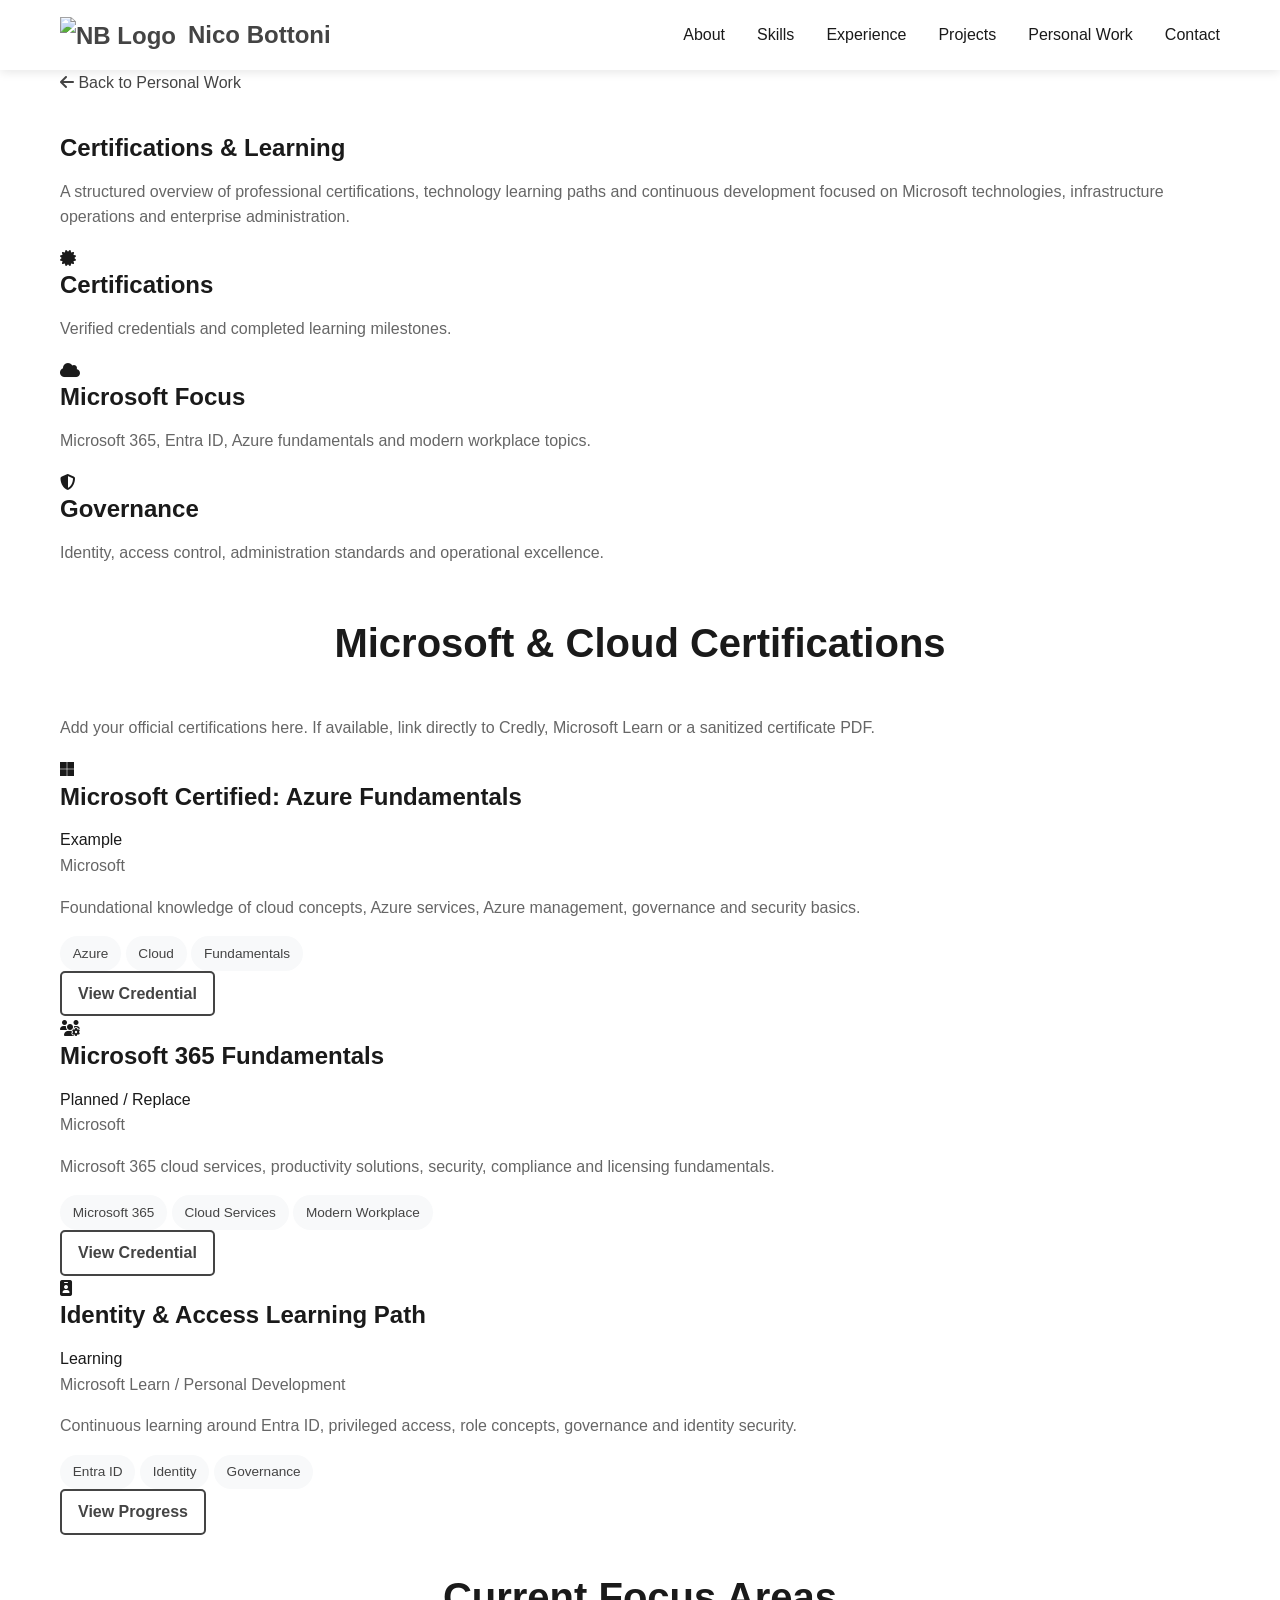
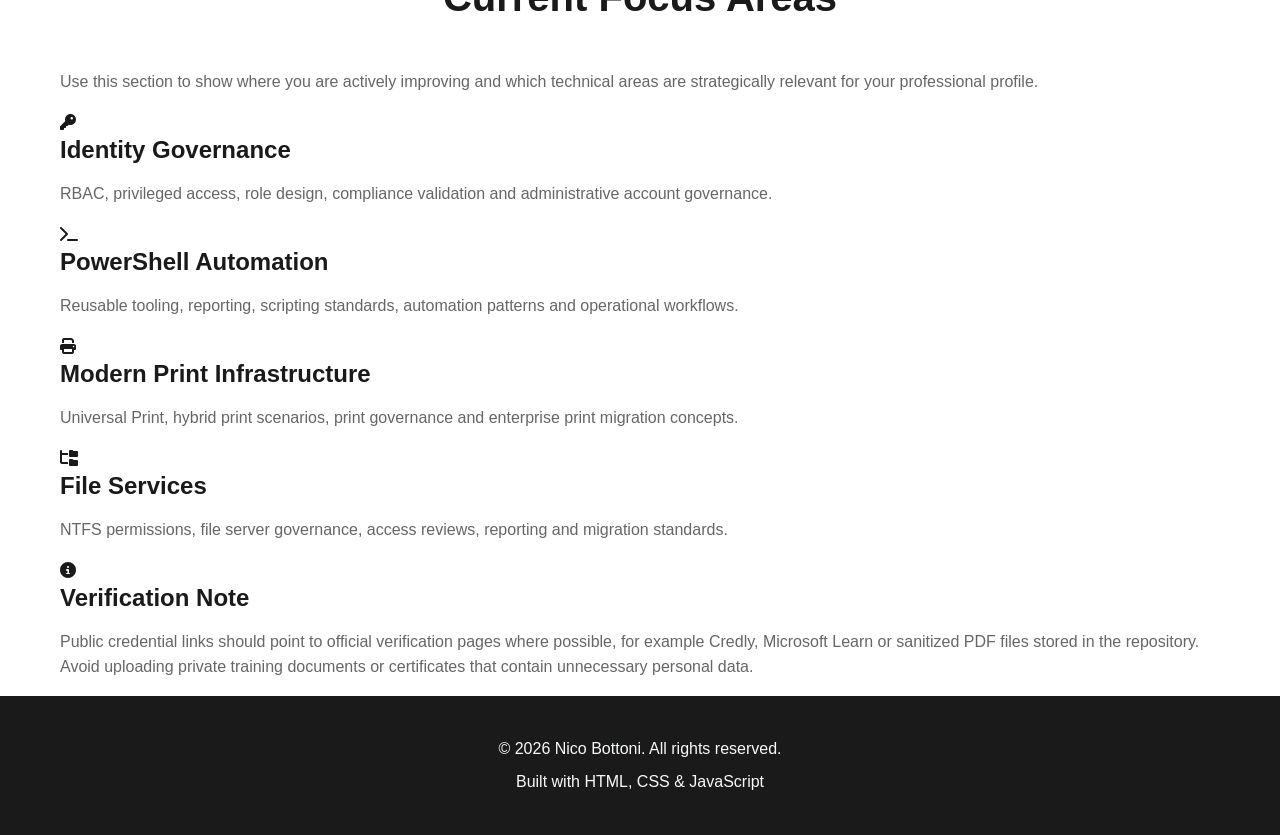
==== certifications.html @ 00722578 "Add files via upload" ====
<!DOCTYPE html>
<html lang="en">
<head>
    <meta charset="UTF-8">
    <meta name="viewport" content="width=device-width, initial-scale=1.0">
    <meta name="description" content="Certifications and professional learning overview for Nico Bottoni - Microsoft 365, Active Directory, Identity Governance and Enterprise IT.">
    <meta name="keywords" content="Certifications, Microsoft, Microsoft 365, Azure, Entra ID, Active Directory, System Administrator, Nico Bottoni">
    <title>Certifications - Nico Bottoni</title>
    <link rel="stylesheet" href="style.css">
    <link rel="stylesheet" href="https://cdnjs.cloudflare.com/ajax/libs/font-awesome/6.4.0/css/all.min.css">
</head>
<body>
    <!-- Navigation -->
    <nav class="navbar">
        <div class="container">
            <a href="index.html#home" class="nav-brand">
                <img src="assets/nb-logo.png" alt="NB Logo" class="nav-logo">
                <span>Nico Bottoni</span>
            </a>
            <ul class="nav-menu">
                <li><a href="index.html#about" class="nav-link">About</a></li>
                <li><a href="index.html#skills" class="nav-link">Skills</a></li>
                <li><a href="index.html#experience" class="nav-link">Experience</a></li>
                <li><a href="index.html#projects" class="nav-link">Projects</a></li>
                <li><a href="index.html#personal-work" class="nav-link">Personal Work</a></li>
                <li><a href="index.html#contact" class="nav-link">Contact</a></li>
            </ul>
            <div class="hamburger">
                <span></span>
                <span></span>
                <span></span>
            </div>
        </div>
    </nav>

    <!-- Certifications Hero -->
    <section class="certifications-hero">
        <div class="container">
            <a href="index.html#personal-work" class="cert-back-link"><i class="fas fa-arrow-left"></i> Back to Personal Work</a>
            <div class="certifications-hero-content">
                <p class="eyebrow">Professional Development</p>
                <h1>Certifications & Learning</h1>
                <p class="certifications-lead">
                    A structured overview of professional certifications, technology learning paths and continuous development focused on Microsoft technologies, infrastructure operations and enterprise administration.
                </p>
            </div>
        </div>
    </section>

    <main class="certifications-page">
        <div class="container">
            <!-- Summary -->
            <section class="cert-section cert-summary-section">
                <div class="cert-summary-grid">
                    <div class="cert-summary-card">
                        <i class="fas fa-certificate"></i>
                        <h3>Certifications</h3>
                        <p>Verified credentials and completed learning milestones.</p>
                    </div>
                    <div class="cert-summary-card">
                        <i class="fas fa-cloud"></i>
                        <h3>Microsoft Focus</h3>
                        <p>Microsoft 365, Entra ID, Azure fundamentals and modern workplace topics.</p>
                    </div>
                    <div class="cert-summary-card">
                        <i class="fas fa-shield-alt"></i>
                        <h3>Governance</h3>
                        <p>Identity, access control, administration standards and operational excellence.</p>
                    </div>
                </div>
            </section>

            <!-- Microsoft Certifications -->
            <section class="cert-section">
                <div class="cert-section-heading">
                    <p class="eyebrow dark">Certifications</p>
                    <h2>Microsoft & Cloud Certifications</h2>
                    <p>Add your official certifications here. If available, link directly to Credly, Microsoft Learn or a sanitized certificate PDF.</p>
                </div>

                <div class="cert-grid">
                    <article class="cert-card featured-cert">
                        <div class="cert-card-icon">
                            <i class="fab fa-microsoft"></i>
                        </div>
                        <div class="cert-card-content">
                            <div class="cert-card-header">
                                <h3>Microsoft Certified: Azure Fundamentals</h3>
                                <span class="cert-status active">Example</span>
                            </div>
                            <p class="cert-provider">Microsoft</p>
                            <p>
                                Foundational knowledge of cloud concepts, Azure services, Azure management, governance and security basics.
                            </p>
                            <div class="cert-tags">
                                <span class="tag">Azure</span>
                                <span class="tag">Cloud</span>
                                <span class="tag">Fundamentals</span>
                            </div>
                            <div class="cert-actions">
                                <a href="#" class="learn-more">View Credential</a>
                            </div>
                        </div>
                    </article>

                    <article class="cert-card">
                        <div class="cert-card-icon">
                            <i class="fas fa-users-cog"></i>
                        </div>
                        <div class="cert-card-content">
                            <div class="cert-card-header">
                                <h3>Microsoft 365 Fundamentals</h3>
                                <span class="cert-status planned">Planned / Replace</span>
                            </div>
                            <p class="cert-provider">Microsoft</p>
                            <p>
                                Microsoft 365 cloud services, productivity solutions, security, compliance and licensing fundamentals.
                            </p>
                            <div class="cert-tags">
                                <span class="tag">Microsoft 365</span>
                                <span class="tag">Cloud Services</span>
                                <span class="tag">Modern Workplace</span>
                            </div>
                            <div class="cert-actions">
                                <a href="#" class="learn-more">View Credential</a>
                            </div>
                        </div>
                    </article>

                    <article class="cert-card">
                        <div class="cert-card-icon">
                            <i class="fas fa-id-badge"></i>
                        </div>
                        <div class="cert-card-content">
                            <div class="cert-card-header">
                                <h3>Identity & Access Learning Path</h3>
                                <span class="cert-status learning">Learning</span>
                            </div>
                            <p class="cert-provider">Microsoft Learn / Personal Development</p>
                            <p>
                                Continuous learning around Entra ID, privileged access, role concepts, governance and identity security.
                            </p>
                            <div class="cert-tags">
                                <span class="tag">Entra ID</span>
                                <span class="tag">Identity</span>
                                <span class="tag">Governance</span>
                            </div>
                            <div class="cert-actions">
                                <a href="#" class="learn-more">View Progress</a>
                            </div>
                        </div>
                    </article>
                </div>
            </section>

            <!-- Learning Areas -->
            <section class="cert-section learning-section">
                <div class="cert-section-heading">
                    <p class="eyebrow dark">Continuous Learning</p>
                    <h2>Current Focus Areas</h2>
                    <p>Use this section to show where you are actively improving and which technical areas are strategically relevant for your professional profile.</p>
                </div>

                <div class="learning-grid">
                    <div class="learning-card">
                        <i class="fas fa-key"></i>
                        <h3>Identity Governance</h3>
                        <p>RBAC, privileged access, role design, compliance validation and administrative account governance.</p>
                    </div>
                    <div class="learning-card">
                        <i class="fas fa-terminal"></i>
                        <h3>PowerShell Automation</h3>
                        <p>Reusable tooling, reporting, scripting standards, automation patterns and operational workflows.</p>
                    </div>
                    <div class="learning-card">
                        <i class="fas fa-print"></i>
                        <h3>Modern Print Infrastructure</h3>
                        <p>Universal Print, hybrid print scenarios, print governance and enterprise print migration concepts.</p>
                    </div>
                    <div class="learning-card">
                        <i class="fas fa-folder-tree"></i>
                        <h3>File Services</h3>
                        <p>NTFS permissions, file server governance, access reviews, reporting and migration standards.</p>
                    </div>
                </div>
            </section>

            <!-- Verification Note -->
            <section class="cert-section cert-note-section">
                <div class="cert-note">
                    <i class="fas fa-info-circle"></i>
                    <div>
                        <h3>Verification Note</h3>
                        <p>
                            Public credential links should point to official verification pages where possible, for example Credly, Microsoft Learn or sanitized PDF files stored in the repository. Avoid uploading private training documents or certificates that contain unnecessary personal data.
                        </p>
                    </div>
                </div>
            </section>
        </div>
    </main>

    <!-- Footer -->
    <footer class="footer">
        <div class="container">
            <p>&copy; 2026 Nico Bottoni. All rights reserved.</p>
            <p>Built with HTML, CSS & JavaScript</p>
        </div>
    </footer>

    <script src="script.js"></script>
</body>
</html>
---- style.css ----
/* ============================================
   Global Styles & Variables
   ============================================ */

:root {
    --primary-color: #444444;
    --primary-dark: #0052a3;
    --secondary-color: #222222;
    --accent-color: #ff6b6b;
    --text-dark: #1a1a1a;
    --text-light: #666666;
    --bg-light: #f8f9fa;
    --bg-white: #ffffff;
    --border-color: #e0e0e0;
    --shadow: 0 2px 10px rgba(0, 0, 0, 0.1);
    --shadow-lg: 0 10px 30px rgba(0, 0, 0, 0.15);
}

* {
    margin: 0;
    padding: 0;
    box-sizing: border-box;
}

html {
    scroll-behavior: smooth;
}

body {
    font-family: -apple-system, BlinkMacSystemFont, 'Segoe UI', Roboto, Oxygen, Ubuntu, Cantarell, sans-serif;
    line-height: 1.6;
    color: var(--text-dark);
    background-color: var(--bg-white);
}

.container {
    max-width: 1200px;
    margin: 0 auto;
    padding: 0 20px;
}

/* ============================================
   Typography
   ============================================ */

h1, h2, h3, h4, h5, h6 {
    line-height: 1.2;
    margin-bottom: 1rem;
    font-weight: 600;
}

h2 {
    font-size: 2.5rem;
    color: var(--text-dark);
    text-align: center;
    margin-bottom: 3rem;
}

h3 {
    font-size: 1.5rem;
}

p {
    color: var(--text-light);
    margin-bottom: 1rem;
}

a {
    color: var(--primary-color);
    text-decoration: none;
    transition: color 0.3s ease;
}

a:hover {
    color: var(--primary-dark);
}

/* ============================================
   Navigation Bar
   ============================================ */

.navbar {
    background-color: var(--bg-white);
    box-shadow: var(--shadow);
    position: sticky;
    top: 0;
    z-index: 1000;
}

.navbar .container {
    display: flex;
    justify-content: space-between;
    align-items: center;
    padding: 1rem 20px;
}

.nav-brand {
    display: flex;
    align-items: center;
    gap: 12px;
    font-size: 1.5rem;
    font-weight: 700;
    color: var(--primary-color);
}

.nav-logo {
    height: 36px;
    width: auto;
    display: block;
}

.nav-menu {
    display: flex;
    list-style: none;
    gap: 2rem;
}

.nav-link {
    color: var(--text-dark);
    font-weight: 500;
    transition: color 0.3s ease;
    position: relative;
}

.nav-link:hover {
    color: var(--primary-color);
}

.nav-link::after {
    content: '';
    position: absolute;
    bottom: -5px;
    left: 0;
    width: 0;
    height: 2px;
    background-color: var(--primary-color);
    transition: width 0.3s ease;
}

.nav-link:hover::after {
    width: 100%;
}

.hamburger {
    display: none;
    flex-direction: column;
    cursor: pointer;
}

.hamburger span {
    width: 25px;
    height: 3px;
    background-color: var(--text-dark);
    margin: 5px 0;
    transition: 0.3s;
}

/* ============================================
   Hero Section
   ============================================ */

.hero {
    background: linear-gradient(135deg, var(--primary-color) 0%, var(--secondary-color) 100%);
    color: white;
    padding: 100px 20px;
    text-align: center;
}

.hero-content h1 {
    font-size: 3.5rem;
    margin-bottom: 0.5rem;
    color: white;
}

.hero-subtitle {
    font-size: 1.5rem;
    color: rgba(255, 255, 255, 0.9);
    margin-bottom: 1rem;
}

.hero-description {
    font-size: 1.1rem;
    color: rgba(255, 255, 255, 0.8);
    max-width: 600px;
    margin: 1.5rem auto 2rem;
}

.hero-buttons {
    display: flex;
    gap: 1rem;
    justify-content: center;
    flex-wrap: wrap;
}

/* ============================================
   Buttons
   ============================================ */

.btn {
    padding: 12px 30px;
    border-radius: 5px;
    font-weight: 600;
    transition: all 0.3s ease;
    cursor: pointer;
    border: none;
    display: inline-block;
    text-align: center;
}

.btn-primary {
    background-color: var(--accent-color);
    color: white;
}

.btn-primary:hover {
    background-color: #ff5252;
    transform: translateY(-2px);
}

.btn-secondary {
    background-color: rgba(255, 255, 255, 0.2);
    color: white;
    border: 2px solid white;
}

.btn-secondary:hover {
    background-color: rgba(255, 255, 255, 0.3);
    transform: translateY(-2px);
}

/* ============================================
   About Section
   ============================================ */

.about {
    padding: 80px 20px;
    background-color: var(--bg-white);
}

.about-content {
    display: grid;
    grid-template-columns: 2fr 1fr;
    gap: 3rem;
    align-items: center;
}

.about-text p {
    font-size: 1.1rem;
    line-height: 1.8;
    color: var(--text-light);
}

.about-stats {
    display: grid;
    grid-template-columns: repeat(3, 1fr);
    gap: 2rem;
}

.stat {
    text-align: center;
    padding: 2rem;
    background-color: var(--bg-light);
    border-radius: 10px;
    transition: transform 0.3s ease;
}

.stat:hover {
    transform: translateY(-5px);
}

.stat h3 {
    font-size: 2.5rem;
    color: var(--primary-color);
    margin-bottom: 0.5rem;
}

.stat p {
    color: var(--text-light);
    margin: 0;
}

/* ============================================
   Skills Section
   ============================================ */

.skills {
    padding: 80px 20px;
    background-color: var(--bg-light);
}

.skills-grid {
    display: grid;
    grid-template-columns: repeat(auto-fit, minmax(280px, 1fr));
    gap: 2rem;
    margin-bottom: 4rem;
}

.skill-card {
    background-color: var(--bg-white);
    padding: 2rem;
    border-radius: 10px;
    text-align: center;
    box-shadow: var(--shadow);
    transition: all 0.3s ease;
}

.skill-card:hover {
    transform: translateY(-10px);
    box-shadow: var(--shadow-lg);
}

.skill-card i {
    font-size: 3rem;
    color: var(--primary-color);
    margin-bottom: 1rem;
}

.skill-card h3 {
    color: var(--text-dark);
    margin-bottom: 0.5rem;
}

.skill-card p {
    color: var(--text-light);
    margin: 0;
}

.skills-list {
    background-color: var(--bg-white);
    padding: 3rem;
    border-radius: 10px;
    box-shadow: var(--shadow);
}

.skills-list h3 {
    color: var(--primary-color);
    margin-bottom: 1.5rem;
}

.skills-list ul {
    list-style: none;
    display: grid;
    grid-template-columns: repeat(auto-fit, minmax(250px, 1fr));
    gap: 1rem;
}

.skills-list li {
    padding: 0.75rem 0;
    padding-left: 1.5rem;
    position: relative;
    color: var(--text-light);
}

.skills-list li::before {
    content: '✓';
    position: absolute;
    left: 0;
    color: var(--primary-color);
    font-weight: bold;
}

/* ============================================
   Experience Section
   ============================================ */

.experience {
    padding: 80px 20px;
    background-color: var(--bg-white);
}

.timeline {
    position: relative;
    max-width: 800px;
    margin: 0 auto;
}

.timeline::before {
    content: '';
    position: absolute;
    left: 50%;
    transform: translateX(-50%);
    width: 3px;
    height: calc(100% - 150px);
    background-color: var(--primary-color);
}

.timeline-item {
    margin-bottom: 3rem;
    position: relative;
}

.timeline-item:nth-child(odd) .timeline-content {
    margin-left: 0;
    margin-right: auto;
    width: calc(50% - 2rem);
}

.timeline-item:nth-child(even) .timeline-content {
    margin-left: auto;
    margin-right: 0;
    width: calc(50% - 2rem);
}

.timeline-marker {
    position: absolute;
    left: 50%;
    transform: translateX(-50%);
    width: 20px;
    height: 20px;
    background-color: var(--primary-color);
    border: 4px solid var(--bg-white);
    border-radius: 50%;
    top: 1rem;
    z-index: 10;
}

.timeline-content {
    background-color: var(--bg-light);
    padding: 2rem;
    border-radius: 10px;
    box-shadow: var(--shadow);
}

.timeline-content h3 {
    color: var(--text-dark);
}

.company {
    color: var(--primary-color);
    font-weight: 600;
    margin-bottom: 0.25rem;
}

.timeline-date {
    color: var(--text-light);
    font-size: 0.9rem;
    margin-bottom: 1rem;
}

.description {
    color: var(--text-light);
}

.timeline-note {
    text-align: center;
    padding: 2rem;
    margin-top: 2rem;
    background-color: var(--bg-light);
    border-left: 4px solid var(--primary-color);
    border-radius: 5px;
}

/* ============================================
   Projects Section
   ============================================ */

.projects {
    padding: 80px 20px;
    background-color: var(--bg-light);
}

.section-subtitle {
    text-align: center;
    color: var(--text-light);
    font-size: 1.1rem;
    margin-bottom: 3rem;
}

.projects-grid {
    display: grid;
    grid-template-columns: repeat(auto-fit, minmax(300px, 1fr));
    gap: 2rem;
    margin-bottom: 3rem;
}

.project-card {
    background-color: var(--bg-white);
    border-radius: 10px;
    overflow: hidden;
    box-shadow: var(--shadow);
    transition: all 0.3s ease;
}

.project-card:hover {
    transform: translateY(-10px);
    box-shadow: var(--shadow-lg);
}

.project-header {
    background: linear-gradient(135deg, var(--primary-color) 0%, var(--secondary-color) 100%);
    color: white;
    padding: 2rem;
}

.project-header h3 {
    margin: 0;
    color: white;
}

.project-description {
    padding: 1.5rem;
}

.project-tags {
    padding: 0 1.5rem;
    display: flex;
    flex-wrap: wrap;
    gap: 0.5rem;
    margin-bottom: 1rem;
}

.tag {
    display: inline-block;
    background-color: var(--bg-light);
    color: var(--primary-color);
    padding: 0.4rem 0.8rem;
    border-radius: 20px;
    font-size: 0.85rem;
}

.project-links {
    padding: 0 1.5rem 1.5rem;
}

.project-link {
    display: inline-block;
    color: var(--primary-color);
    font-weight: 600;
    transition: color 0.3s ease;
}

.project-link:hover {
    color: var(--primary-dark);
    text-decoration: underline;
}

.projects-note {
    text-align: center;
    padding: 2rem;
    background-color: var(--bg-white);
    border-radius: 10px;
    border-left: 4px solid var(--accent-color);
}

.projects-note i {
    color: var(--accent-color);
    margin-right: 0.5rem;
}

/* ============================================
   Personal Work Section
   ============================================ */

.personal-work {
    padding: 80px 20px;
    background-color: var(--bg-white);
}

.personal-work-grid {
    display: grid;
    grid-template-columns: repeat(auto-fit, minmax(280px, 1fr));
    gap: 2rem;
    margin-bottom: 3rem;
}

.personal-work-card {
    background-color: var(--bg-light);
    padding: 2.5rem;
    border-radius: 10px;
    text-align: center;
    transition: all 0.3s ease;
}

.personal-work-card:hover {
    transform: translateY(-10px);
    background-color: var(--bg-white);
    box-shadow: var(--shadow-lg);
}

.personal-work-card i {
    font-size: 3rem;
    color: var(--primary-color);
    margin-bottom: 1rem;
}

.personal-work-card h3 {
    color: var(--text-dark);
    margin-bottom: 1rem;
}

.personal-work-card p {
    color: var(--text-light);
    margin-bottom: 1.5rem;
}

.learn-more {
    display: inline-block;
    color: var(--primary-color);
    font-weight: 600;
    padding: 0.5rem 1rem;
    border: 2px solid var(--primary-color);
    border-radius: 5px;
    transition: all 0.3s ease;
}

.learn-more:hover {
    background-color: var(--primary-color);
    color: white;
}

.personal-work-note {
    text-align: center;
    padding: 2rem;
    background-color: var(--bg-light);
    border-radius: 10px;
    border-left: 4px solid var(--accent-color);
}

/* ============================================
   Contact Section
   ============================================ */

.contact {
    padding: 80px 20px;
    background: linear-gradient(135deg, var(--primary-color) 0%, var(--secondary-color) 100%);
    color: white;
}

.contact h2 {
    color: white;
}

.contact .section-subtitle {
    color: white;
}

.contact-info {
    display: grid;
    grid-template-columns: repeat(auto-fit, minmax(250px, 1fr));
    gap: 2rem;
    max-width: 900px;
    margin: 0 auto;
}

.contact-item {
    display: flex;
    align-items: flex-start;
    gap: 1.5rem;
}

.contact-item i {
    font-size: 2rem;
    margin-top: 0.25rem;
    flex-shrink: 0;
}

.contact-item h4 {
    color: white;
    margin-bottom: 0.5rem;
}

.contact-item p {
    margin: 0;
    color: rgba(255, 255, 255, 0.9);
}

.contact-item a {
    color: rgba(255, 255, 255, 0.9);
    transition: color 0.3s ease;
}

.contact-item a:hover {
    color: white;
}

/* ============================================
   Footer
   ============================================ */

.footer {
    background-color: var(--text-dark);
    color: var(--bg-light);
    text-align: center;
    padding: 2rem 20px;
}

.footer p {
    margin: 0.5rem 0;
    color: var(--bg-light);
}

/* ============================================
   Responsive Design
   ============================================ */

@media (max-width: 768px) {
    .nav-menu {
        display: none;
        position: absolute;
        top: 60px;
        left: 0;
        flex-direction: column;
        background-color: var(--bg-white);
        width: 100%;
        text-align: center;
        gap: 0;
    }

    .nav-menu.active {
        display: flex;
    }

    .nav-link {
        padding: 1rem;
        /* border-bottom: 1px solid var(--border-color); */
    }

    .nav-link::after {
        display: none;
    }

    .hamburger {
        display: flex;
    }

    .hamburger.active span:nth-child(1) {
        transform: rotate(45deg) translate(10px, 10px);
    }

    .hamburger.active span:nth-child(2) {
        opacity: 0;
    }

    .hamburger.active span:nth-child(3) {
        transform: rotate(-45deg) translate(7px, -7px);
    }

    h2 {
        font-size: 2rem;
    }

    .hero-content h1 {
        font-size: 2.5rem;
    }

    .hero-subtitle {
        font-size: 1.2rem;
    }

    .about-content {
        grid-template-columns: 1fr;
    }

    .about-stats {
        grid-template-columns: 1fr;
    }

    .timeline::before {
        left: 0;
    }

    .timeline-item:nth-child(odd) .timeline-content,
    .timeline-item:nth-child(even) .timeline-content {
        width: 100%;
        margin-left: 40px;
        margin-right: 0;
    }

    .timeline-marker {
        left: -6px;
    }

    .contact-info {
        grid-template-columns: 1fr;
    }
}

@media (max-width: 480px) {
    .hero-content h1 {
        font-size: 1.8rem;
    }

    h2 {
        font-size: 1.5rem;
        margin-bottom: 2rem;
    }

    .hero {
        padding: 60px 20px;
    }

    .about,
    .skills,
    .experience,
    .projects,
    .personal-work,
    .contact {
        padding: 60px 20px;
    }

    .skills-grid {
        grid-template-columns: 1fr;
    }

    .hero-buttons {
        flex-direction: column;
    }

    .btn {
        width: 100%;
    }
}

/* ============================================
Project Case Study Pages
============================================ */

.project-hero {
    background: linear-gradient(135deg, var(--text-dark) 0%, #333333 100%);
    color: white;
    padding: 80px 20px;
}

.project-hero .container {
    max-width: 1100px;
}

.back-link {
    display: inline-flex;
    align-items: center;
    gap: 0.5rem;
    color: rgba(255, 255, 255, 0.85);
    font-weight: 600;
    margin-bottom: 2rem;
    transition: color 0.3s ease;
}

.back-link:hover {
    color: white;
}

.project-hero-content {
    max-width: 850px;
}

.eyebrow {
    color: rgba(255, 255, 255, 0.7);
    text-transform: uppercase;
    letter-spacing: 0.12em;
    font-size: 0.85rem;
    font-weight: 700;
    margin-bottom: 1rem;
}

.project-hero h1 {
    font-size: 3rem;
    color: white;
    margin-bottom: 1rem;
}

.project-lead {
    font-size: 1.25rem;
    line-height: 1.8;
    color: rgba(255, 255, 255, 0.85);
    max-width: 800px;
}

.project-meta {
    display: flex;
    flex-wrap: wrap;
    gap: 1rem;
    margin-top: 2rem;
}

.project-meta span {
    display: inline-flex;
    align-items: center;
    gap: 0.5rem;
    background-color: rgba(255, 255, 255, 0.12);
    color: white;
    padding: 0.7rem 1rem;
    border-radius: 999px;
    font-size: 0.9rem;
}


/* ============================================
Case Study Layout
============================================ */

.case-study {
    padding: 80px 20px;
    background-color: var(--bg-white);
}

.case-study-layout {
    display: grid;
    grid-template-columns: 300px 1fr;
    gap: 3rem;
    align-items: start;
}

.case-study-sidebar {
    position: sticky;
    top: 100px;
}

.sidebar-card {
    background-color: var(--bg-light);
    border-radius: 10px;
    padding: 1.5rem;
    margin-bottom: 1.5rem;
    box-shadow: var(--shadow);
}

.sidebar-card h3 {
    color: var(--text-dark);
    margin-bottom: 1rem;
}

.sidebar-card ul {
    list-style: none;
    padding: 0;
    margin: 0;
}

.sidebar-card li {
    color: var(--text-light);
    margin-bottom: 0.75rem;
    line-height: 1.5;
}

.compact-tags {
    padding: 0;
    margin: 0;
}


/* ============================================
Case Study Content
============================================ */

.case-study-content {
    max-width: 850px;
}

.case-section {
    margin-bottom: 4rem;
}

.case-section h2 {
    text-align: left;
    font-size: 2rem;
    color: var(--text-dark);
    margin-bottom: 1.5rem;
}

.case-section p {
    font-size: 1.05rem;
    line-height: 1.8;
    color: var(--text-light);
}

.case-list {
    list-style: none;
    padding: 0;
    margin: 1.5rem 0 0;
}

.case-list li {
    position: relative;
    padding-left: 1.75rem;
    margin-bottom: 1rem;
    color: var(--text-light);
    line-height: 1.7;
}

.case-list li::before {
    content: "✓";
    position: absolute;
    left: 0;
    color: var(--primary-color);
    font-weight: 700;
}

.highlight-list li {
    background-color: var(--bg-light);
    padding: 1rem 1rem 1rem 2.5rem;
    border-radius: 8px;
}

.highlight-list li::before {
    left: 1rem;
    top: 1rem;
}


/* ============================================
Process and Impact Cards
============================================ */

.process-grid {
    display: grid;
    grid-template-columns: repeat(2, 1fr);
    gap: 1.5rem;
}

.process-step {
    background-color: var(--bg-light);
    border-radius: 10px;
    padding: 1.75rem;
    box-shadow: var(--shadow);
}

.process-step span {
    display: inline-block;
    font-size: 0.85rem;
    font-weight: 700;
    color: var(--primary-color);
    margin-bottom: 0.75rem;
}

.process-step h3 {
    color: var(--text-dark);
    margin-bottom: 0.75rem;
}

.process-step p {
    margin: 0;
    font-size: 0.95rem;
}

.impact-grid {
    display: grid;
    grid-template-columns: repeat(3, 1fr);
    gap: 1.5rem;
    margin-top: 2rem;
}

.impact-card {
    background-color: var(--bg-light);
    border-radius: 10px;
    padding: 1.5rem;
    box-shadow: var(--shadow);
    border-top: 4px solid var(--primary-color);
}

.impact-card h3 {
    color: var(--text-dark);
    margin-bottom: 0.75rem;
}

.impact-card p {
    margin: 0;
    font-size: 0.95rem;
}


/* ============================================
Privacy Note
============================================ */

.privacy-note {
    background-color: var(--bg-light);
    border-left: 4px solid var(--primary-color);
    border-radius: 8px;
    padding: 2rem;
}

.privacy-note h2 {
    margin-top: 0;
}


/* ============================================
Next Project Section
============================================ */

.project-next {
    background: linear-gradient(135deg, var(--primary-color) 0%, var(--secondary-color) 100%);
    color: white;
    text-align: center;
    padding: 70px 20px;
}

.project-next h2 {
    color: white;
    margin-bottom: 1rem;
}

.project-next p {
    color: rgba(255, 255, 255, 0.85);
    font-size: 1.1rem;
    margin-bottom: 2rem;
}


/* ============================================
Responsive Case Study Pages
============================================ */

@media (max-width: 900px) {
    .case-study-layout {
        grid-template-columns: 1fr;
    }

    .case-study-sidebar {
        position: static;
    }

    .impact-grid {
        grid-template-columns: 1fr;
    }
}

@media (max-width: 768px) {
    .project-hero {
        padding: 60px 20px;
    }

    .project-hero h1 {
        font-size: 2.2rem;
    }

    .project-lead {
        font-size: 1.05rem;
    }

    .project-meta {
        gap: 0.75rem;
    }

    .project-meta span {
        width: 100%;
        justify-content: center;
    }

    .case-study {
        padding: 60px 20px;
    }

    .case-section h2 {
        font-size: 1.75rem;
    }

    .process-grid {
        grid-template-columns: 1fr;
    }
}

@media (max-width: 480px) {
    .project-hero h1 {
        font-size: 1.8rem;
    }

    .project-lead {
        font-size: 1rem;
    }

    .sidebar-card,
    .process-step,
    .impact-card,
    .privacy-note {
        padding: 1.25rem;
    }
}
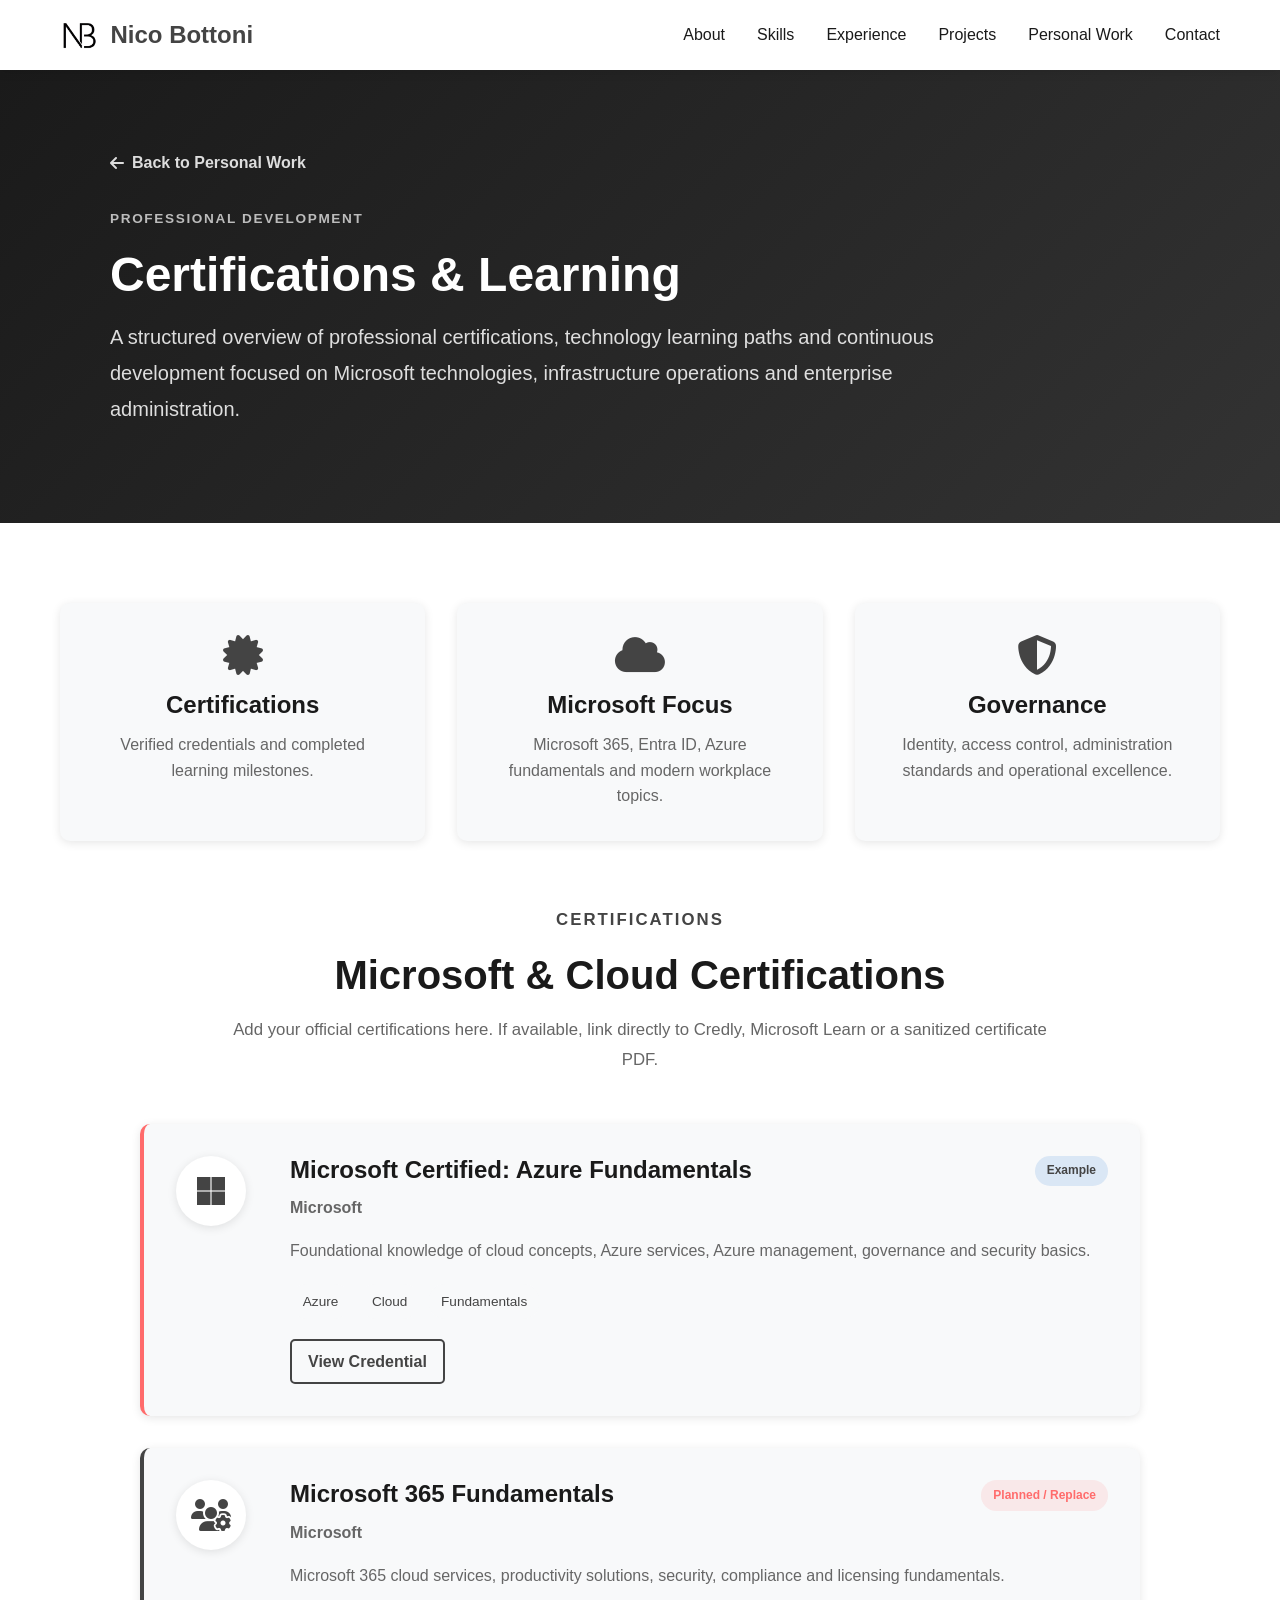
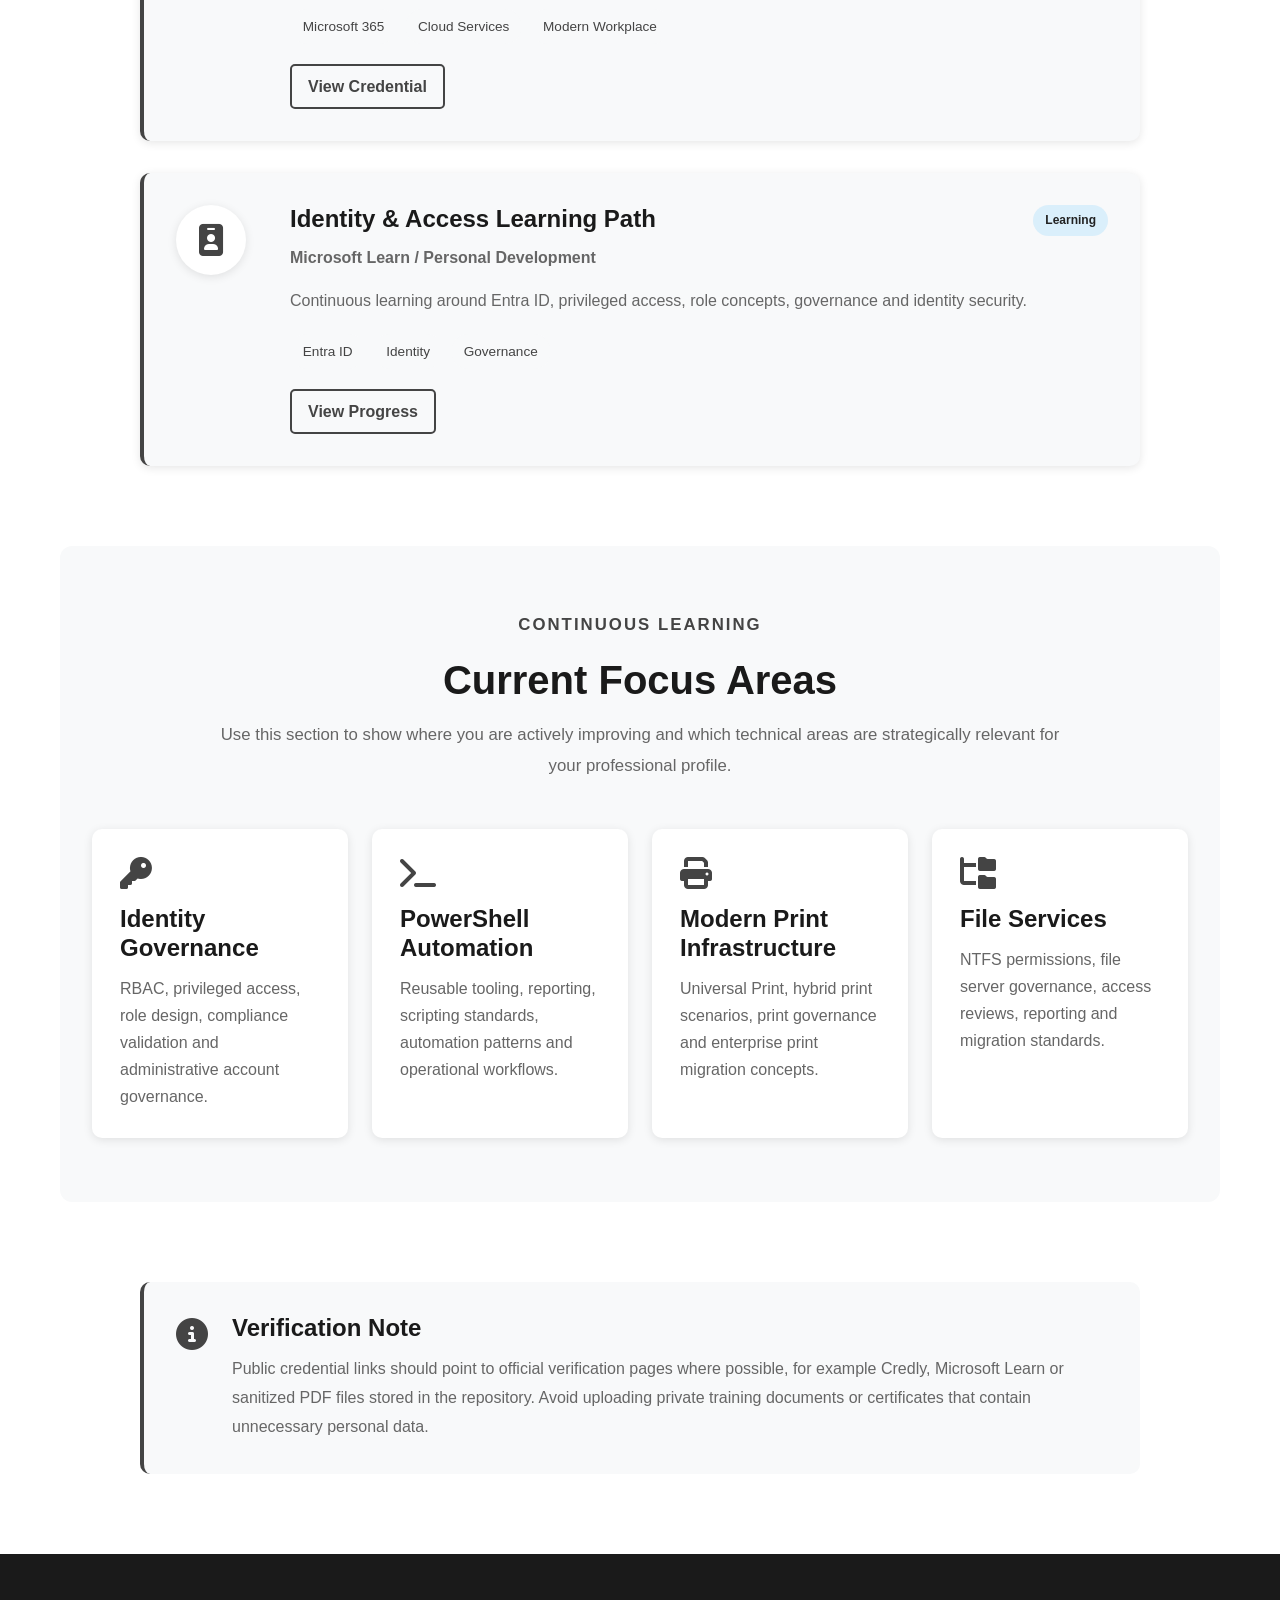
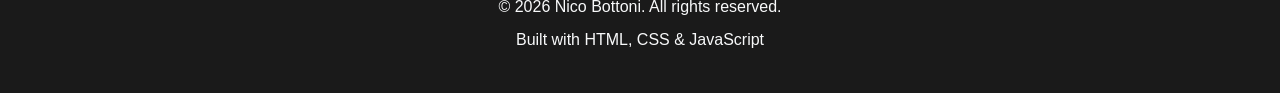
==== commit cccac699: "Update logo image in navigation bar" ====
--- a/certifications.html
+++ b/certifications.html
@@ -14,7 +14,7 @@
     <nav class="navbar">
         <div class="container">
             <a href="index.html#home" class="nav-brand">
-                <img src="assets/nb-logo.png" alt="NB Logo" class="nav-logo">
+                <img src="assets/Logo-Schwarz.png" alt="NB Logo" class="nav-logo">
                 <span>Nico Bottoni</span>
             </a>
             <ul class="nav-menu">
--- a/style.css
+++ b/style.css
@@ -1164,3 +1164,415 @@
         padding: 1.25rem;
     }
 }
+
+/* ============================================
+Certifications Page
+============================================ */
+
+.certifications-hero {
+    background: linear-gradient(135deg, var(--text-dark) 0%, #333333 100%);
+    color: white;
+    padding: 80px 20px;
+}
+
+.certifications-hero .container {
+    max-width: 1100px;
+}
+
+.cert-back-link {
+    display: inline-flex;
+    align-items: center;
+    gap: 0.5rem;
+    color: rgba(255, 255, 255, 0.85);
+    font-weight: 600;
+    margin-bottom: 2rem;
+    transition: color 0.3s ease;
+}
+
+.cert-back-link:hover {
+    color: white;
+}
+
+.certifications-hero-content {
+    max-width: 850px;
+}
+
+.certifications-hero h1 {
+    font-size: 3rem;
+    color: white;
+    margin-bottom: 1rem;
+}
+
+.certifications-lead {
+    font-size: 1.25rem;
+    line-height: 1.8;
+    color: rgba(255, 255, 255, 0.85);
+    max-width: 850px;
+}
+
+
+/* ============================================
+Certifications Main Layout
+============================================ */
+
+.certifications-page {
+    padding: 80px 20px;
+    background-color: var(--bg-white);
+}
+
+.cert-section {
+    margin-bottom: 5rem;
+}
+
+.cert-section-heading {
+    text-align: center;
+    max-width: 850px;
+    margin: 0 auto 3rem;
+}
+
+.cert-section-heading h2 {
+    margin-bottom: 1rem;
+}
+
+.cert-section-heading p {
+    font-size: 1.05rem;
+    line-height: 1.8;
+}
+
+.eyebrow.dark {
+    color: var(--primary-color);
+}
+
+
+/* ============================================
+Summary Cards
+============================================ */
+
+.cert-summary-section {
+    margin-bottom: 4rem;
+}
+
+.cert-summary-grid {
+    display: grid;
+    grid-template-columns: repeat(3, 1fr);
+    gap: 2rem;
+}
+
+.cert-summary-card {
+    background-color: var(--bg-light);
+    padding: 2rem;
+    border-radius: 10px;
+    text-align: center;
+    box-shadow: var(--shadow);
+    transition: all 0.3s ease;
+}
+
+.cert-summary-card:hover {
+    transform: translateY(-8px);
+    box-shadow: var(--shadow-lg);
+}
+
+.cert-summary-card i {
+    font-size: 2.5rem;
+    color: var(--primary-color);
+    margin-bottom: 1rem;
+}
+
+.cert-summary-card h3 {
+    color: var(--text-dark);
+    margin-bottom: 0.75rem;
+}
+
+.cert-summary-card p {
+    margin: 0;
+    color: var(--text-light);
+}
+
+
+/* ============================================
+Certification Cards
+============================================ */
+
+.cert-grid {
+    display: grid;
+    grid-template-columns: 1fr;
+    gap: 2rem;
+    max-width: 1000px;
+    margin: 0 auto;
+}
+
+.cert-card {
+    display: grid;
+    grid-template-columns: 90px 1fr;
+    gap: 1.5rem;
+    background-color: var(--bg-light);
+    padding: 2rem;
+    border-radius: 10px;
+    box-shadow: var(--shadow);
+    transition: all 0.3s ease;
+    border-left: 4px solid var(--primary-color);
+}
+
+.cert-card:hover {
+    transform: translateY(-6px);
+    box-shadow: var(--shadow-lg);
+    background-color: var(--bg-white);
+}
+
+.featured-cert {
+    border-left-color: var(--accent-color);
+}
+
+.cert-card-icon {
+    width: 70px;
+    height: 70px;
+    border-radius: 50%;
+    background-color: var(--bg-white);
+    display: flex;
+    align-items: center;
+    justify-content: center;
+    box-shadow: var(--shadow);
+}
+
+.cert-card-icon i {
+    font-size: 2rem;
+    color: var(--primary-color);
+}
+
+.cert-card-header {
+    display: flex;
+    justify-content: space-between;
+    align-items: flex-start;
+    gap: 1rem;
+    margin-bottom: 0.5rem;
+}
+
+.cert-card-header h3 {
+    margin: 0;
+    color: var(--text-dark);
+}
+
+.cert-provider {
+    color: var(--primary-color);
+    font-weight: 600;
+    margin-bottom: 1rem;
+}
+
+.cert-card-content p {
+    color: var(--text-light);
+    line-height: 1.7;
+}
+
+.cert-tags {
+    display: flex;
+    flex-wrap: wrap;
+    gap: 0.5rem;
+    margin: 1.25rem 0;
+}
+
+.cert-actions {
+    margin-top: 1.25rem;
+}
+
+
+/* ============================================
+Certification Status Labels
+============================================ */
+
+.cert-status {
+    display: inline-block;
+    white-space: nowrap;
+    padding: 0.35rem 0.75rem;
+    border-radius: 999px;
+    font-size: 0.75rem;
+    font-weight: 700;
+}
+
+.cert-status.active {
+    background-color: rgba(0, 102, 204, 0.12);
+    color: var(--primary-color);
+}
+
+.cert-status.planned {
+    background-color: rgba(255, 107, 107, 0.12);
+    color: var(--accent-color);
+}
+
+.cert-status.learning {
+    background-color: rgba(0, 166, 255, 0.12);
+    color: var(--secondary-color);
+}
+
+
+/* ============================================
+Learning Focus Area
+============================================ */
+
+.learning-section {
+    background-color: var(--bg-light);
+    padding: 4rem 2rem;
+    border-radius: 12px;
+}
+
+.learning-grid {
+    display: grid;
+    grid-template-columns: repeat(4, 1fr);
+    gap: 1.5rem;
+}
+
+.learning-card {
+    background-color: var(--bg-white);
+    padding: 1.75rem;
+    border-radius: 10px;
+    box-shadow: var(--shadow);
+    transition: all 0.3s ease;
+}
+
+.learning-card:hover {
+    transform: translateY(-6px);
+    box-shadow: var(--shadow-lg);
+}
+
+.learning-card i {
+    font-size: 2rem;
+    color: var(--primary-color);
+    margin-bottom: 1rem;
+}
+
+.learning-card h3 {
+    color: var(--text-dark);
+    margin-bottom: 0.75rem;
+}
+
+.learning-card p {
+    margin: 0;
+    color: var(--text-light);
+    line-height: 1.7;
+}
+
+
+/* ============================================
+Certification Note
+============================================ */
+
+.cert-note-section {
+    margin-bottom: 0;
+}
+
+.cert-note {
+    display: flex;
+    gap: 1.5rem;
+    background-color: var(--bg-light);
+    border-left: 4px solid var(--primary-color);
+    border-radius: 10px;
+    padding: 2rem;
+    max-width: 1000px;
+    margin: 0 auto;
+}
+
+.cert-note i {
+    font-size: 2rem;
+    color: var(--primary-color);
+    flex-shrink: 0;
+    margin-top: 0.25rem;
+}
+
+.cert-note h3 {
+    color: var(--text-dark);
+    margin-bottom: 0.75rem;
+}
+
+.cert-note p {
+    margin: 0;
+    color: var(--text-light);
+    line-height: 1.8;
+}
+
+
+/* ============================================
+Responsive Certifications Page
+============================================ */
+
+@media (max-width: 1000px) {
+    .learning-grid {
+        grid-template-columns: repeat(2, 1fr);
+    }
+
+    .cert-summary-grid {
+        grid-template-columns: repeat(3, 1fr);
+    }
+}
+
+@media (max-width: 768px) {
+    .certifications-hero {
+        padding: 60px 20px;
+    }
+
+    .certifications-hero h1 {
+        font-size: 2.2rem;
+    }
+
+    .certifications-lead {
+        font-size: 1.05rem;
+    }
+
+    .certifications-page {
+        padding: 60px 20px;
+    }
+
+    .cert-summary-grid {
+        grid-template-columns: 1fr;
+    }
+
+    .cert-card {
+        grid-template-columns: 1fr;
+        text-align: left;
+    }
+
+    .cert-card-icon {
+        width: 60px;
+        height: 60px;
+    }
+
+    .cert-card-icon i {
+        font-size: 1.75rem;
+    }
+
+    .cert-card-header {
+        flex-direction: column;
+        align-items: flex-start;
+    }
+
+    .learning-grid {
+        grid-template-columns: 1fr;
+    }
+
+    .learning-section {
+        padding: 3rem 1.25rem;
+    }
+
+    .cert-note {
+        flex-direction: column;
+    }
+}
+
+@media (max-width: 480px) {
+    .certifications-hero h1 {
+        font-size: 1.8rem;
+    }
+
+    .certifications-lead {
+        font-size: 1rem;
+    }
+
+    .cert-card,
+    .cert-summary-card,
+    .learning-card,
+    .cert-note {
+        padding: 1.25rem;
+    }
+
+    .cert-section {
+        margin-bottom: 3.5rem;
+    }
+}
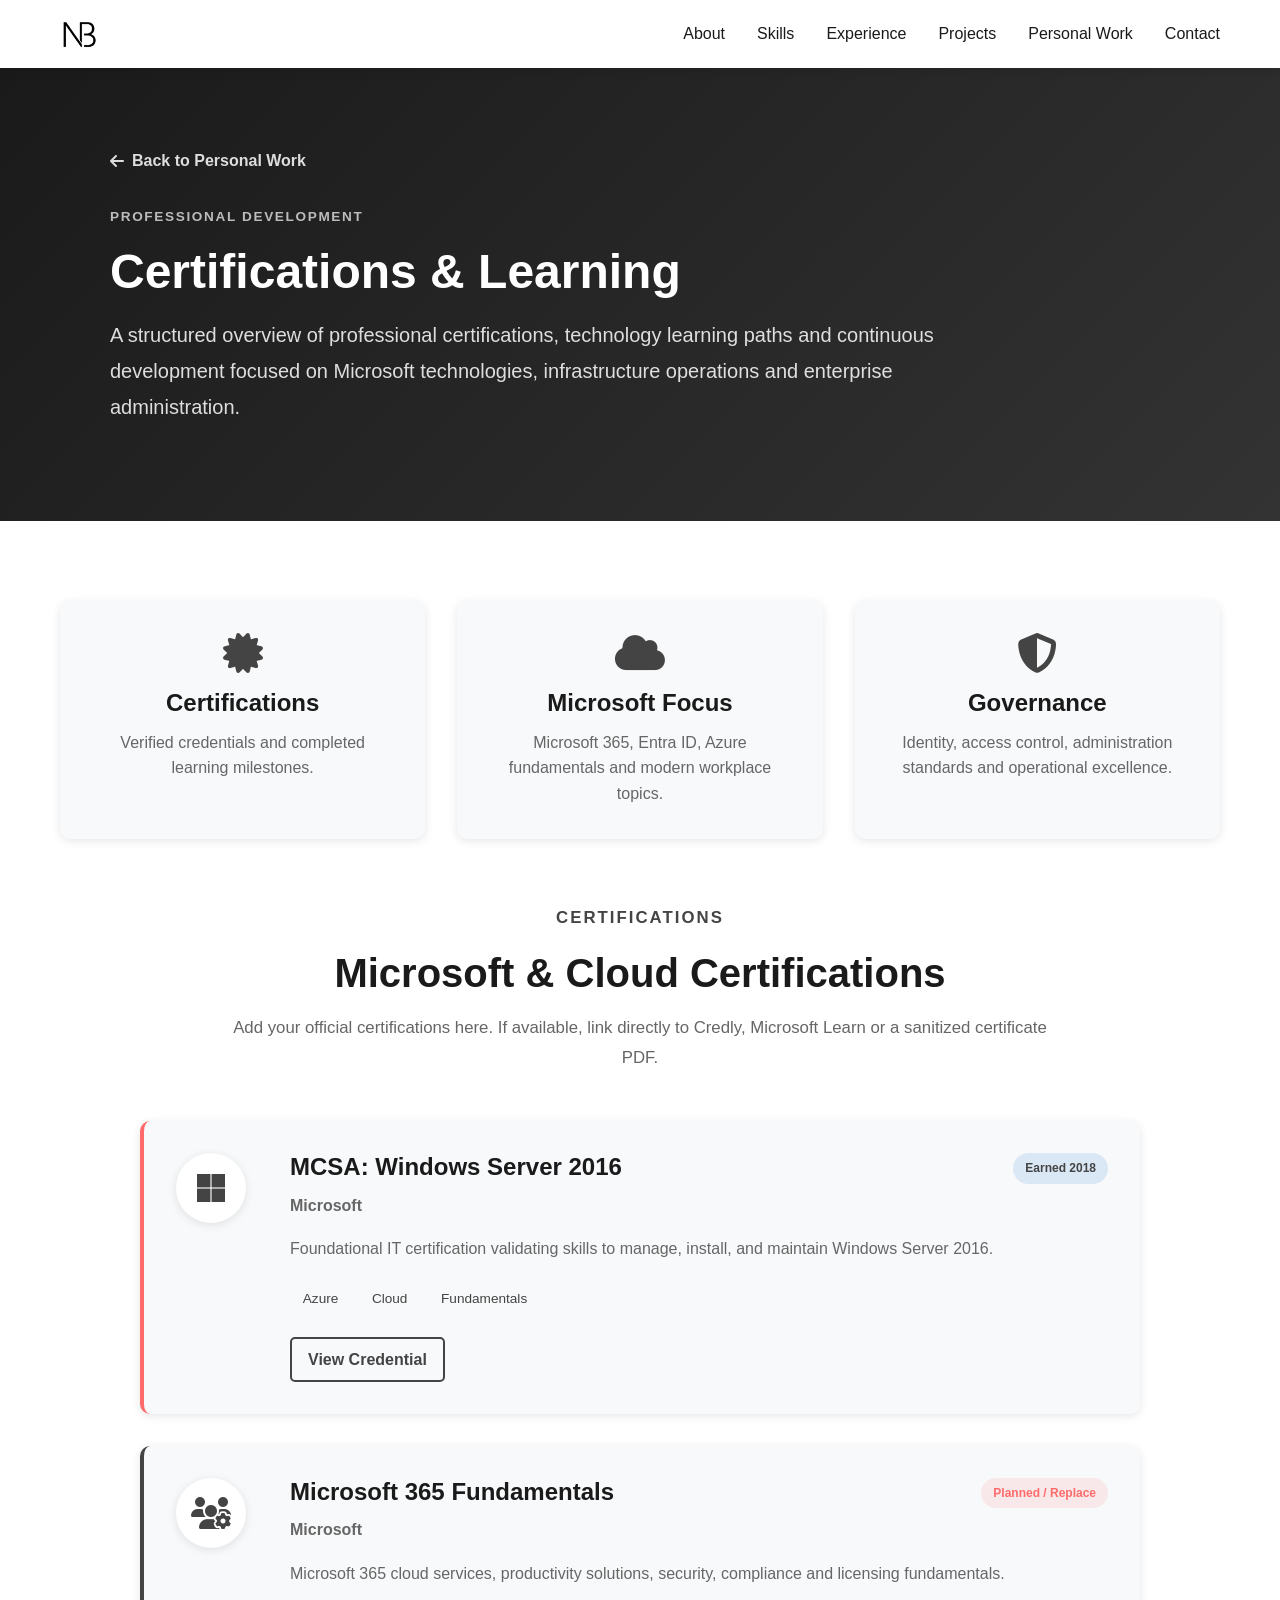
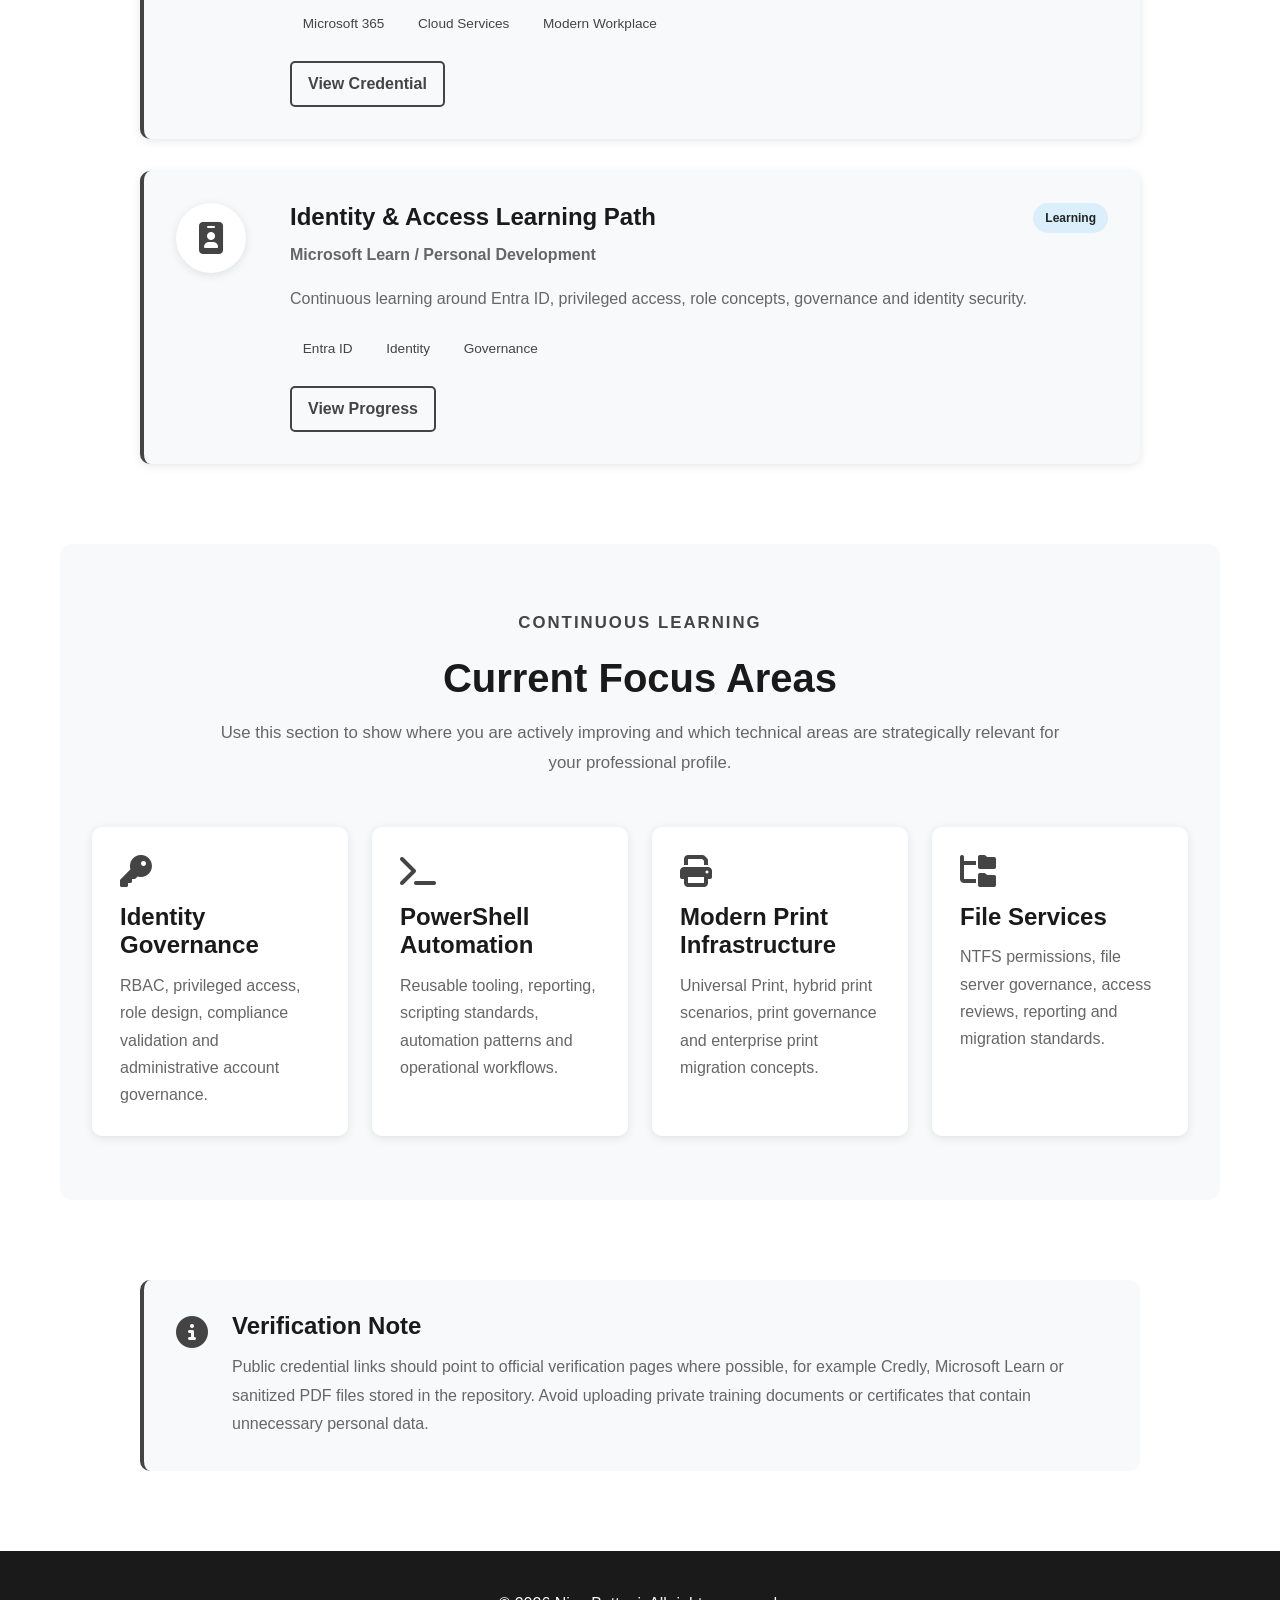
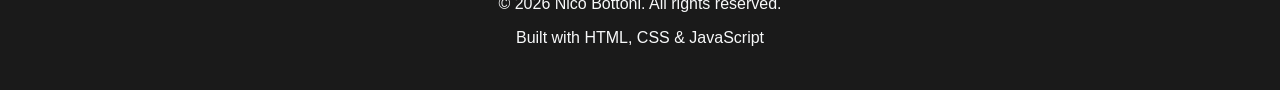
==== commit e290d2a5: "Revise title and certification information in HTML Updated the title and certification details for c" ====
--- a/certifications.html
+++ b/certifications.html
@@ -5,7 +5,7 @@
     <meta name="viewport" content="width=device-width, initial-scale=1.0">
     <meta name="description" content="Certifications and professional learning overview for Nico Bottoni - Microsoft 365, Active Directory, Identity Governance and Enterprise IT.">
     <meta name="keywords" content="Certifications, Microsoft, Microsoft 365, Azure, Entra ID, Active Directory, System Administrator, Nico Bottoni">
-    <title>Certifications - Nico Bottoni</title>
+    <title>Certifications</title>
     <link rel="stylesheet" href="style.css">
     <link rel="stylesheet" href="https://cdnjs.cloudflare.com/ajax/libs/font-awesome/6.4.0/css/all.min.css">
 </head>
@@ -15,7 +15,6 @@
         <div class="container">
             <a href="index.html#home" class="nav-brand">
                 <img src="assets/Logo-Schwarz.png" alt="NB Logo" class="nav-logo">
-                <span>Nico Bottoni</span>
             </a>
             <ul class="nav-menu">
                 <li><a href="index.html#about" class="nav-link">About</a></li>
@@ -85,12 +84,12 @@
                         </div>
                         <div class="cert-card-content">
                             <div class="cert-card-header">
-                                <h3>Microsoft Certified: Azure Fundamentals</h3>
-                                <span class="cert-status active">Example</span>
+                                <h3>MCSA: Windows Server 2016</h3>
+                                <span class="cert-status active">Earned 2018</span>
                             </div>
                             <p class="cert-provider">Microsoft</p>
                             <p>
-                                Foundational knowledge of cloud concepts, Azure services, Azure management, governance and security basics.
+                                Foundational IT certification validating skills to manage, install, and maintain Windows Server 2016.
                             </p>
                             <div class="cert-tags">
                                 <span class="tag">Azure</span>
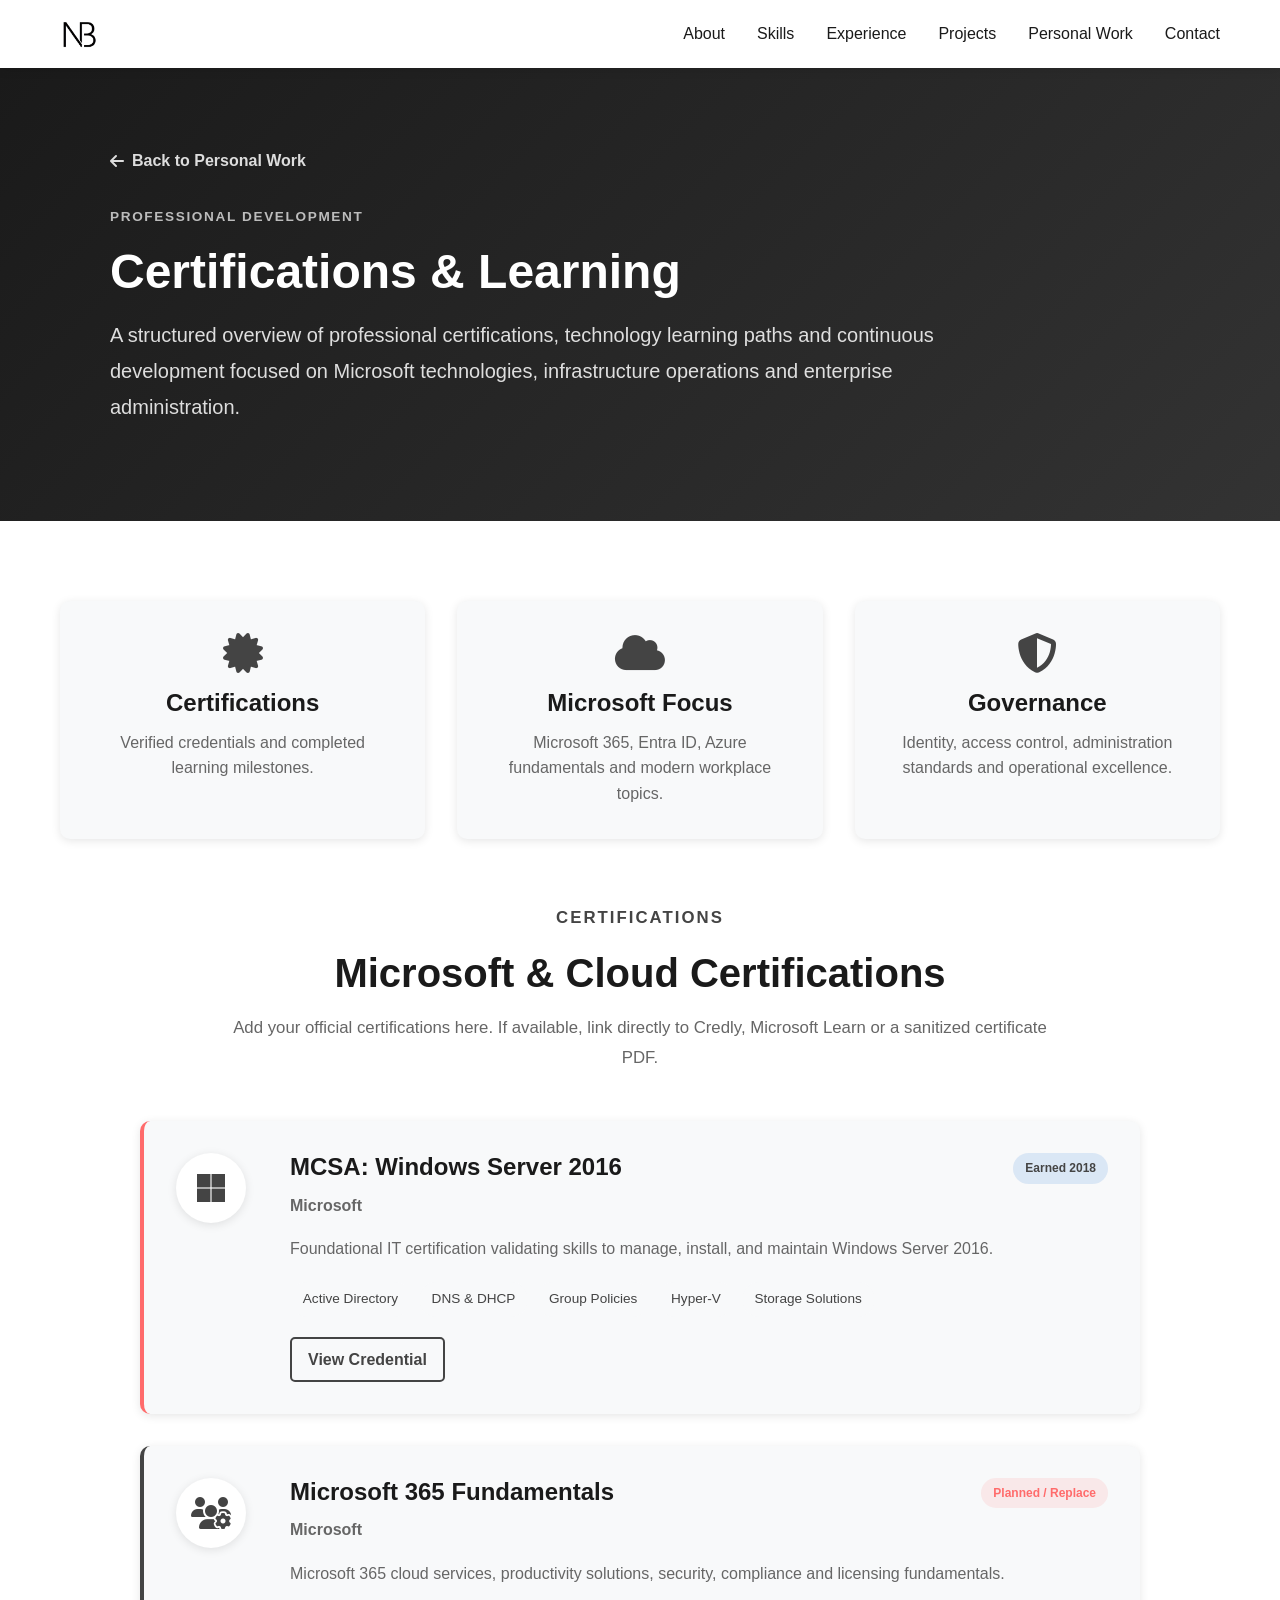
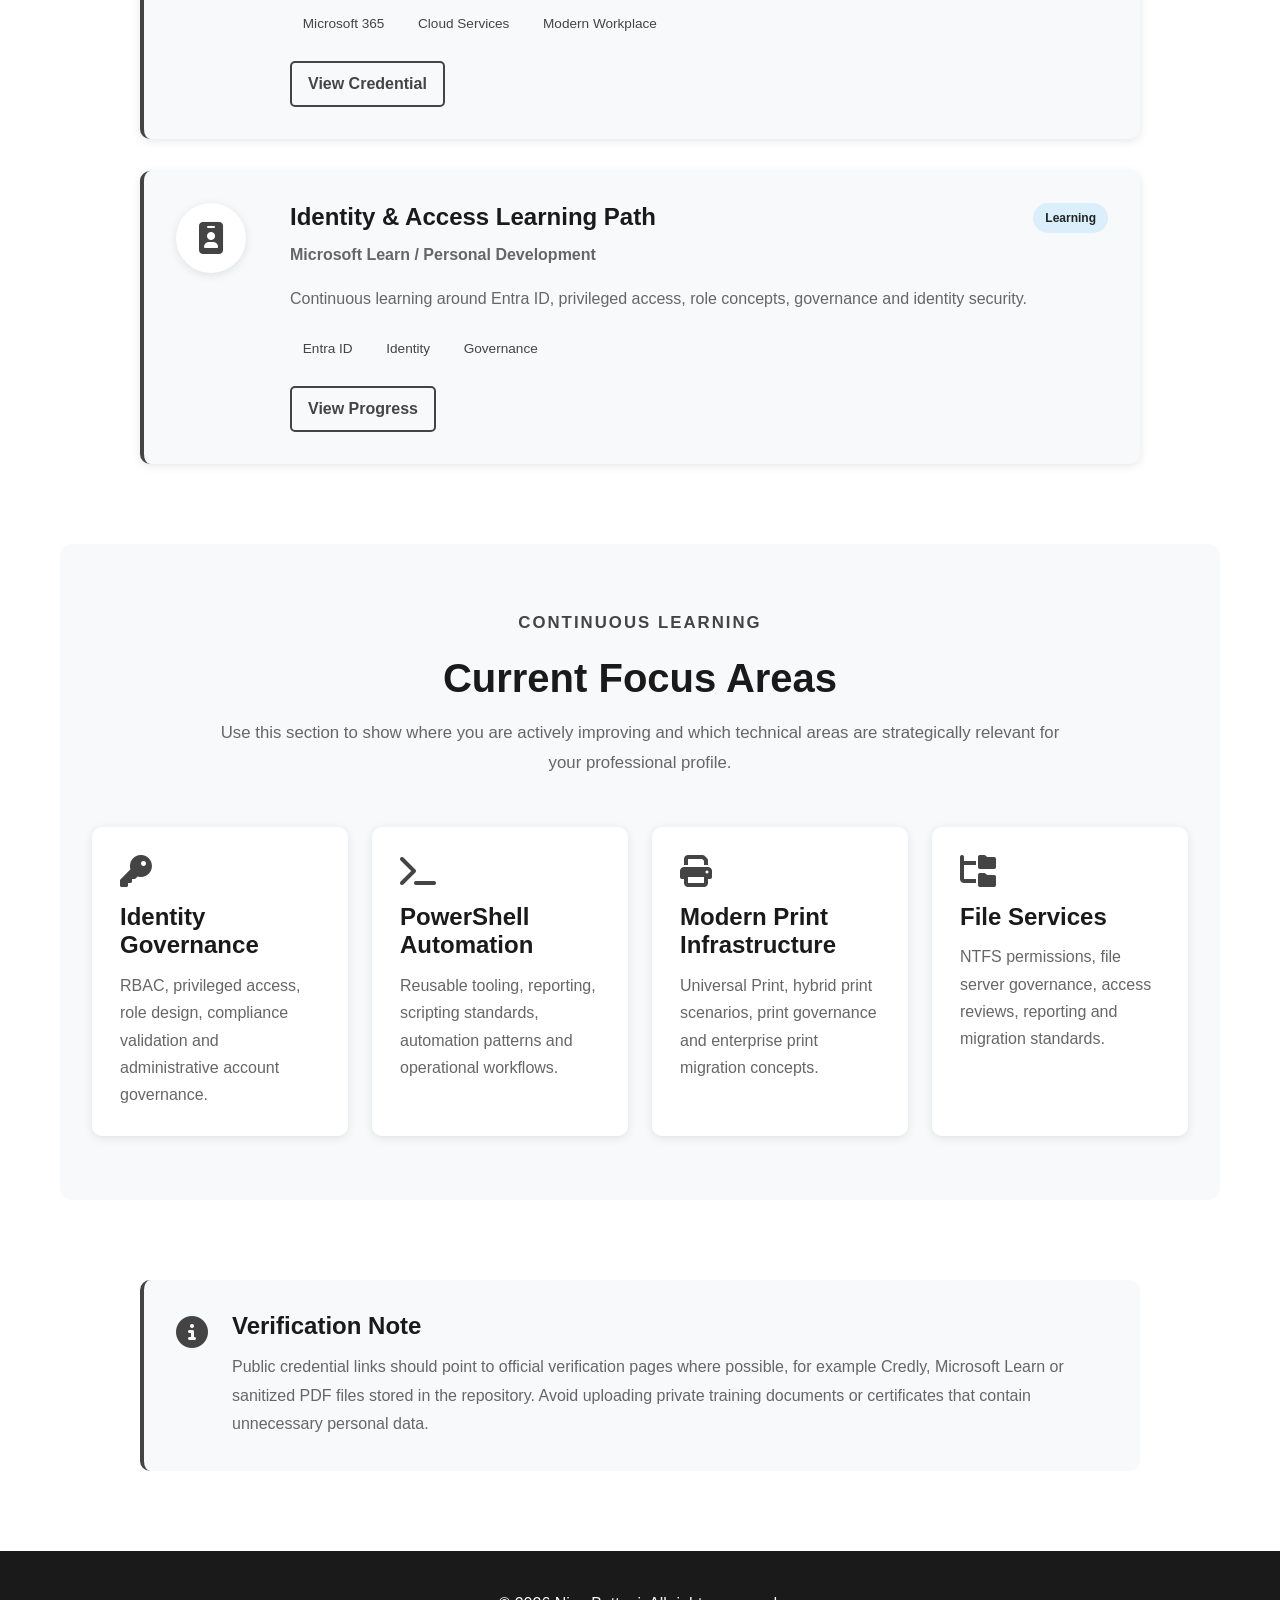
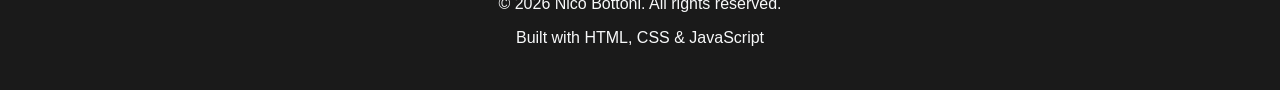
==== commit 863aba8a: "Add certification tags for Windows Server 2016 Added new tags related to Active Directory, DNS & DHC" ====
--- a/certifications.html
+++ b/certifications.html
@@ -92,9 +92,11 @@
                                 Foundational IT certification validating skills to manage, install, and maintain Windows Server 2016.
                             </p>
                             <div class="cert-tags">
-                                <span class="tag">Azure</span>
-                                <span class="tag">Cloud</span>
-                                <span class="tag">Fundamentals</span>
+                                <span class="tag">Active Directory</span>
+                                <span class="tag">DNS & DHCP</span>
+                                <span class="tag">Group Policies</span>
+                                <span class="tag">Hyper-V</span>
+                                <span class="tag">Storage Solutions</span>
                             </div>
                             <div class="cert-actions">
                                 <a href="#" class="learn-more">View Credential</a>
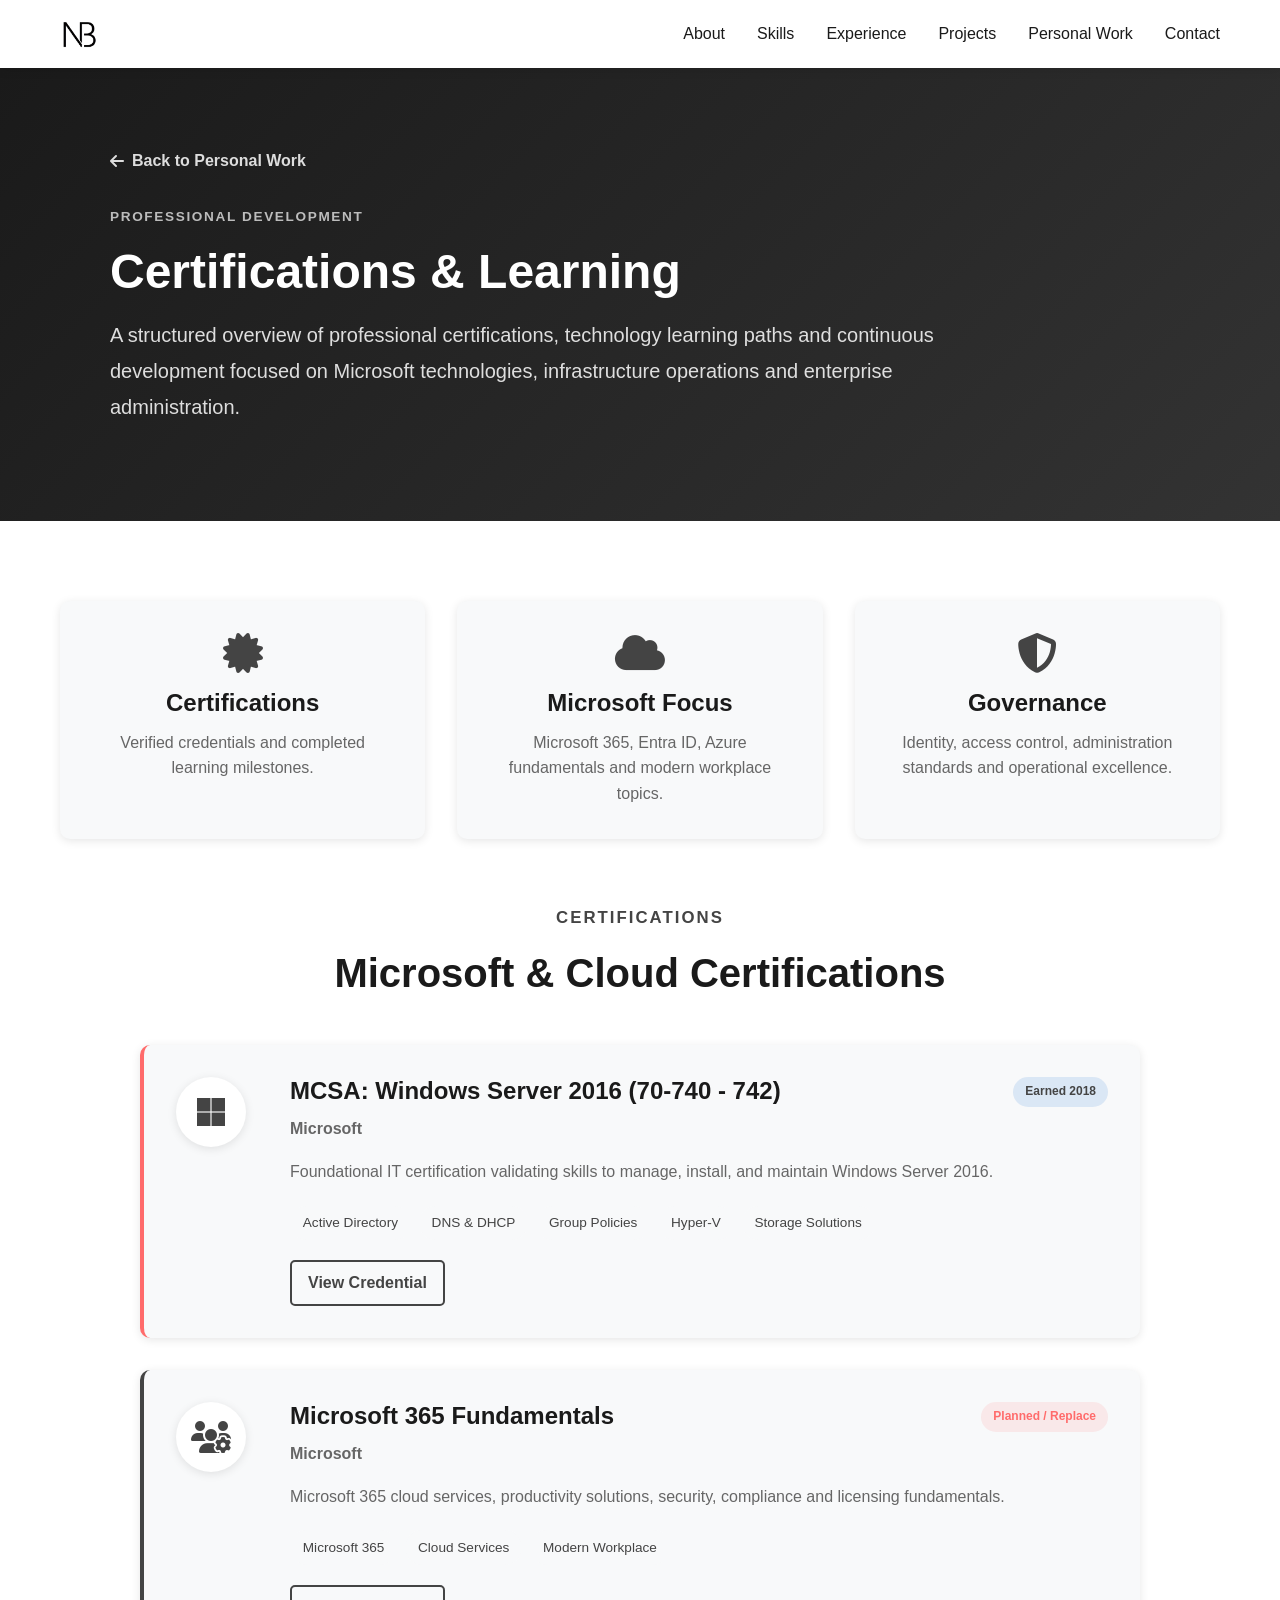
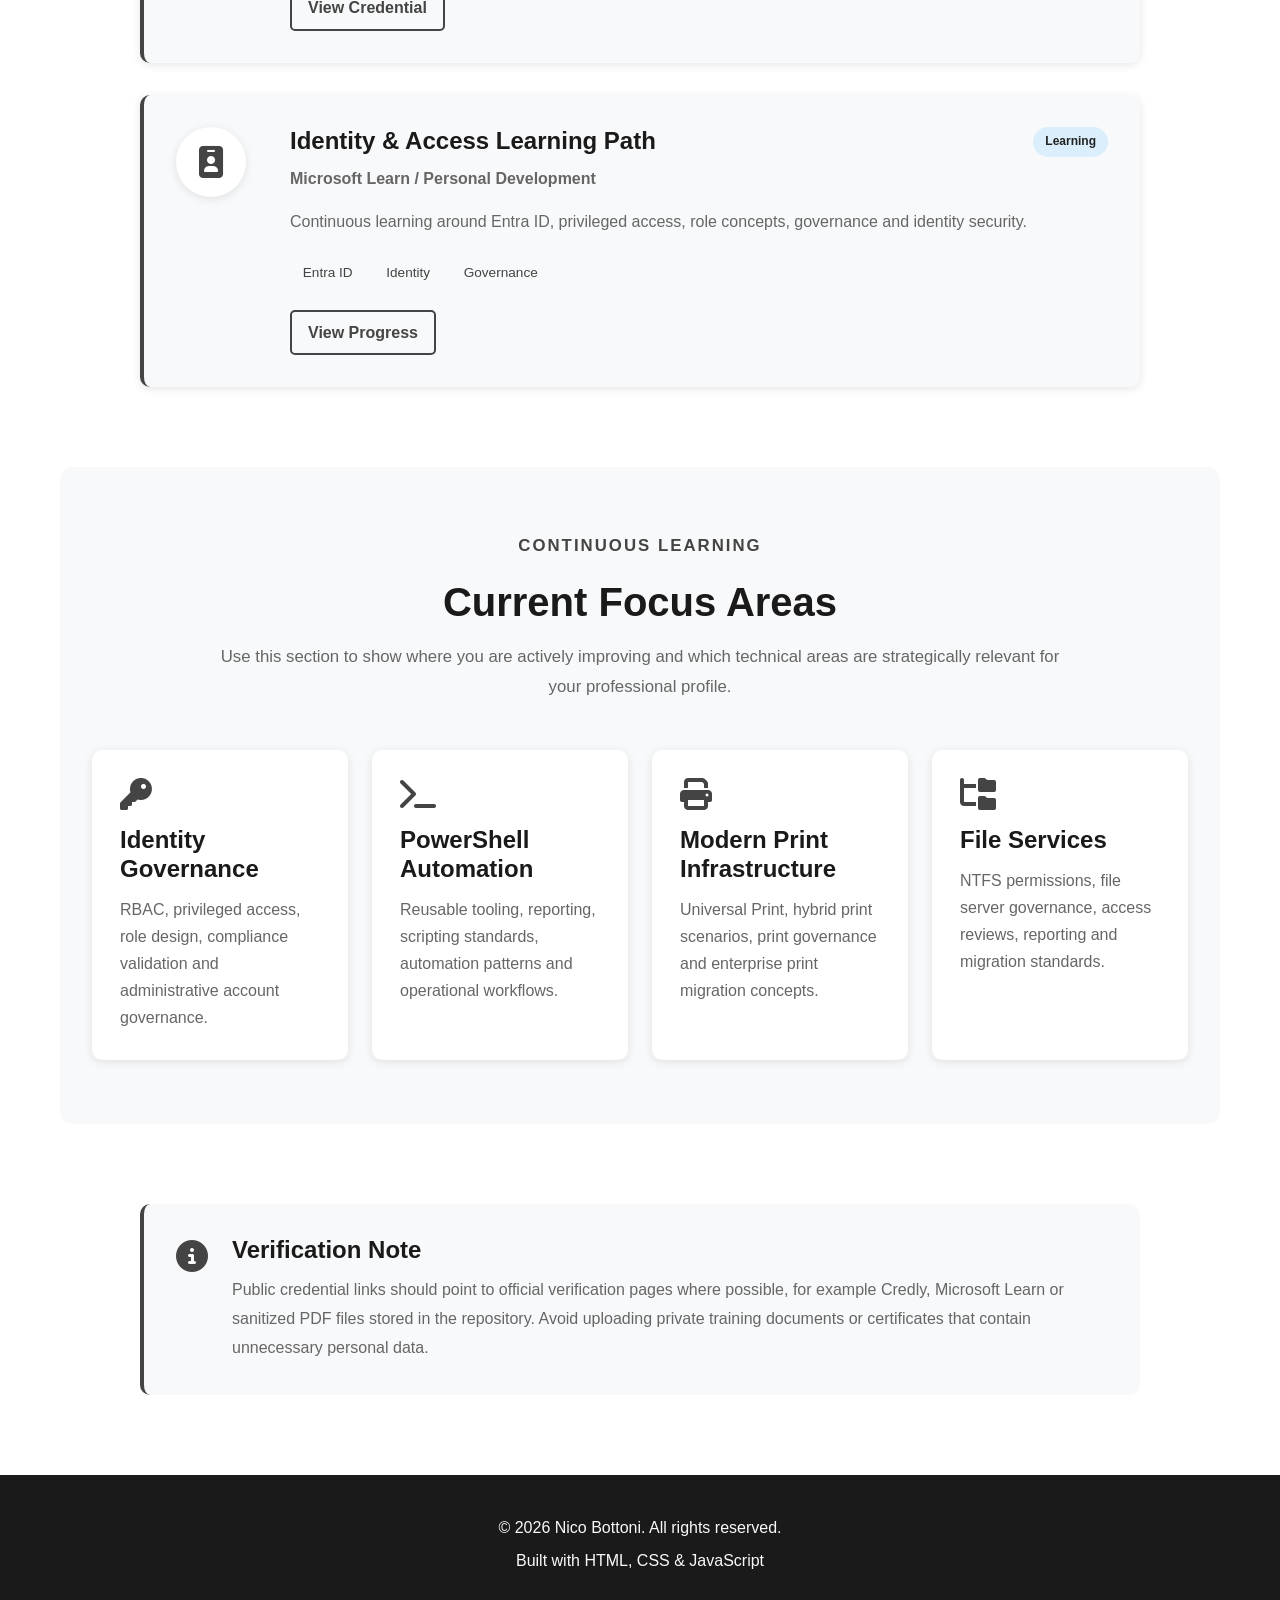
==== commit d53ea444: "Modify certification title with exam codes Updated certification title to include exam codes." ====
--- a/certifications.html
+++ b/certifications.html
@@ -74,7 +74,6 @@
                 <div class="cert-section-heading">
                     <p class="eyebrow dark">Certifications</p>
                     <h2>Microsoft & Cloud Certifications</h2>
-                    <p>Add your official certifications here. If available, link directly to Credly, Microsoft Learn or a sanitized certificate PDF.</p>
                 </div>
 
                 <div class="cert-grid">
@@ -84,7 +83,7 @@
                         </div>
                         <div class="cert-card-content">
                             <div class="cert-card-header">
-                                <h3>MCSA: Windows Server 2016</h3>
+                                <h3>MCSA: Windows Server 2016 (70-740 - 742)</h3>
                                 <span class="cert-status active">Earned 2018</span>
                             </div>
                             <p class="cert-provider">Microsoft</p>
